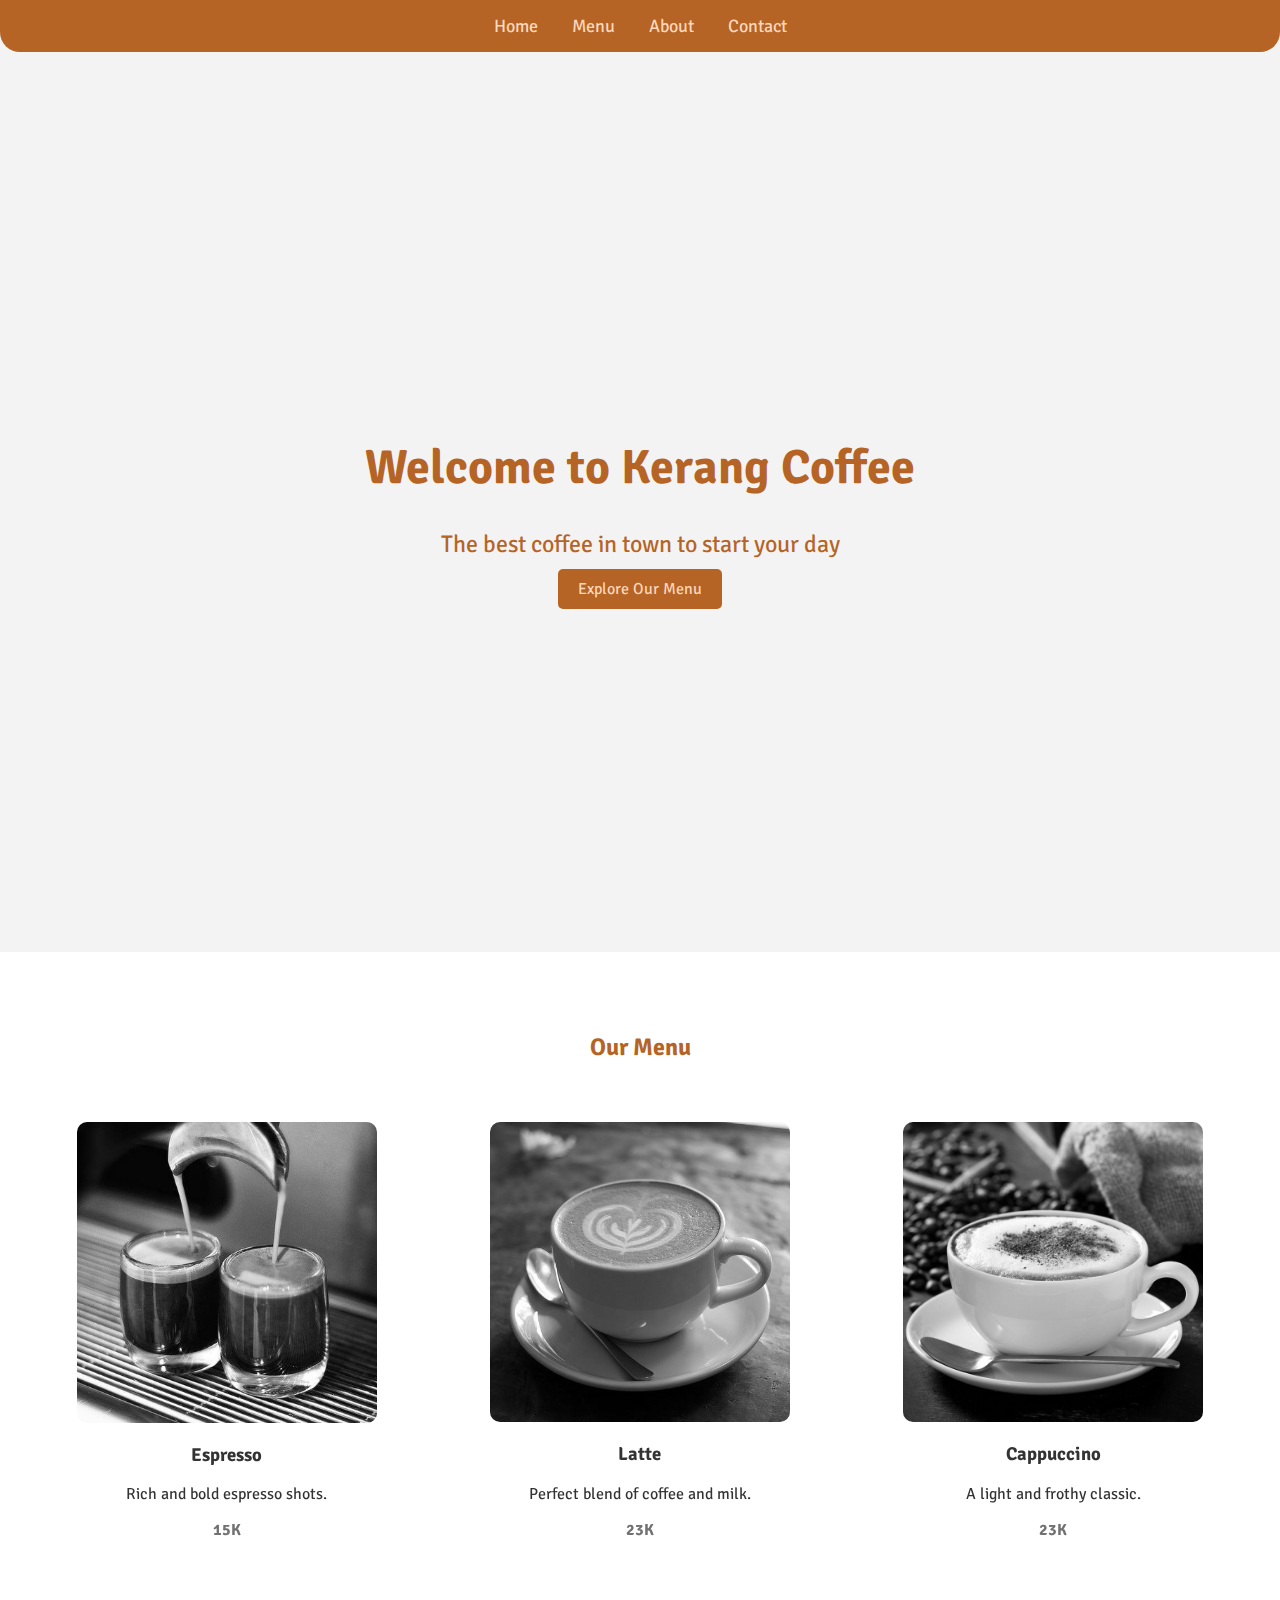
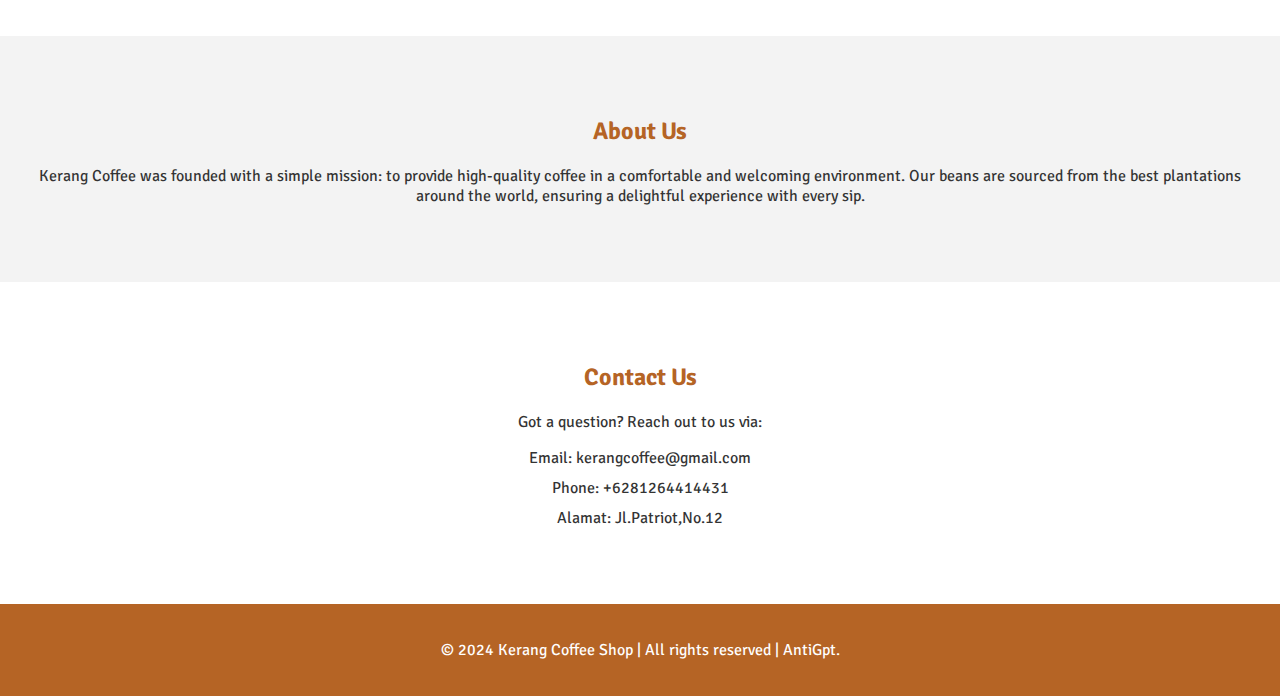
==== WPK/index.html @ 38df8c73 "Add files via upload" ====
<!DOCTYPE html>
<html lang="en">
<head>
    <meta charset="UTF-8">
    <meta name="viewport" content="width=device-width, initial-scale=1.0">
    <title>Kerang Coffee Shop</title>
    <link rel="preconnect" href="https://fonts.googleapis.com">
    <link rel="preconnect" href="https://fonts.gstatic.com" crossorigin>
    <link href="https://fonts.googleapis.com/css2?family=Delius&family=Signika+Negative:wght@300..700&display=swap" rel="stylesheet">
    <link rel="stylesheet" href="styles.css">
</head>
<body>
    <!-- Navbar -->
    <header class="navbar">
        <nav>
            <a href="#home">Home</a>
            <a href="#menu">Menu</a>
            <a href="#about">About</a>
            <a href="#contact">Contact</a>
        </nav>
    </header>

    <!-- Hero Section -->
    <section id="home" class="hero">
        <div class="hero-text">
            <h1>Welcome to Kerang Coffee</h1>
            <p class="sp">The best coffee in town to start your day</p>
            <a href="#menu" class="btn">Explore Our Menu</a>
        </div>
    </section>

    <!-- Menu Section -->
    <section id="menu" class="menu">
        <h2>Our Menu</h2>
        <div class="menu-items">
            <div class="menu-item">
                <img src="espresso.jpg" alt="Espresso">
                <h3>Espresso</h3>
                <p>Rich and bold espresso shots.</p>
                <p class="price">15K</p>
            </div>
            <div class="menu-item">
                <img src="latte.jpg" alt="Latte">
                <h3>Latte</h3>
                <p>Perfect blend of coffee and milk.</p>
                <p class="price">23K</p>
            </div>
            <div class="menu-item">
                <img src="capucino.jpg" alt="Cappuccino">
                <h3>Cappuccino</h3>
                <p>A light and frothy classic.</p>
                <p class="price">23K</p>
            </div>
        </div>
    </section>

    <!-- About Section -->
    <section id="about" class="about">
        <h2>About Us</h2>
        <p>Kerang Coffee was founded with a simple mission: to provide high-quality coffee in a comfortable and welcoming environment. Our beans are sourced from the best plantations around the world, ensuring a delightful experience with every sip.</p>
    </section>

    <!-- Contact Section -->
    <section id="contact" class="contact">
        <h2>Contact Us</h2>
        <p>Got a question? Reach out to us via:</p>
        <ul>
            <li>Email: kerangcoffee@gmail.com</li>
            <li>Phone:  +6281264414431</li>
            <li>Alamat: Jl.Patriot,No.12</li>
        </ul>
    </section>

    <!-- Footer -->
    <footer class="footer">
        <p>&copy; 2024 Kerang Coffee Shop | All rights reserved | AntiGpt.</p>
    </footer>

    <script src="script.js"></script>
</body>
</html>
---- WPK/styles.css ----
/* General Styles */
html{
    scroll-behavior: smooth;
}
body {
    margin: 0;
    padding: 0;
    font-family: 'Signika Negative', sans-serif;
    background-color: #f3f3f3;
    color: #333;
}
.sp{
    color: #b56425;
}
 h1,h2{
    color: #b56425;
}

/* Navbar */
.navbar {
    background-color: #b56425;
    padding: 15px;
    text-align: center;
    border-radius: 0px 0px 20px 20px;
}

.navbar nav a {
    margin: 0 15px;
    color: hsl(25, 100%, 87%);
    text-decoration: none;
    font-size: 18px;
}

.navbar nav a:hover {
    color: #f3f3f3;
    border-bottom: 2px solid white;
}

/* Hero Section */
.hero {
    background-image: url('coffee-concept-with-beans-falling-out-bag-space.jpg');
    background-size: cover;
    background-position: center;
    height: 100vh;
    display: flex;
    justify-content: center;
    align-items: center;
}

.hero-text {
    text-align: center;
    color: white;
}

.hero-text h1 {
    font-size: 3rem;
}

.hero-text p {
    font-size: 1.5rem;
    margin: 20px 0;
}

.btn {
    padding: 10px 20px;
    background-color: #b56425;
    color: hsl(25, 100%, 87%);
    text-decoration: none;
    border-radius: 5px;
}

.btn:hover {
    background-color: #d97a3a;
}

/* Menu Section */
.menu {
    padding: 60px 20px;
    text-align: center;
    background-color: #fff;
}

.menu h2 {
    margin-bottom: 40px;
}

.menu-items {
    display: flex;
    justify-content: space-around;
    flex-wrap: wrap;
}

.menu-item {
    max-width: 300px;
    margin: 20px;
    text-align: center;
    filter: grayscale();
}
.menu-item:hover{
    filter: none;
    transition-duration: 0.5s;
    box-shadow: 5px 5px 5px 5px hsl(0, 0%, 44%);
    border-radius: 10px;
}

.menu-item img {
    width: 100%;
    border-radius: 10px;
}

.menu-item h3 {
    margin-top: 15px;
}

.menu-item .price {
    color: #b56425;
    font-weight: bold;
}

/* About Section */
.about {
    padding: 60px 20px;
    background-color: #f3f3f3;
    text-align: center;
}

/* Contact Section */
.contact {
    padding: 60px 20px;
    text-align: center;
    background-color: #fff;
}

.contact ul {
    list-style: none;
    padding: 0;
}

.contact li {
    margin: 10px 0;
}

/* Footer */
.footer {
    background-color: #b56425;
    padding: 20px;
    text-align: center;
    color: white;
}
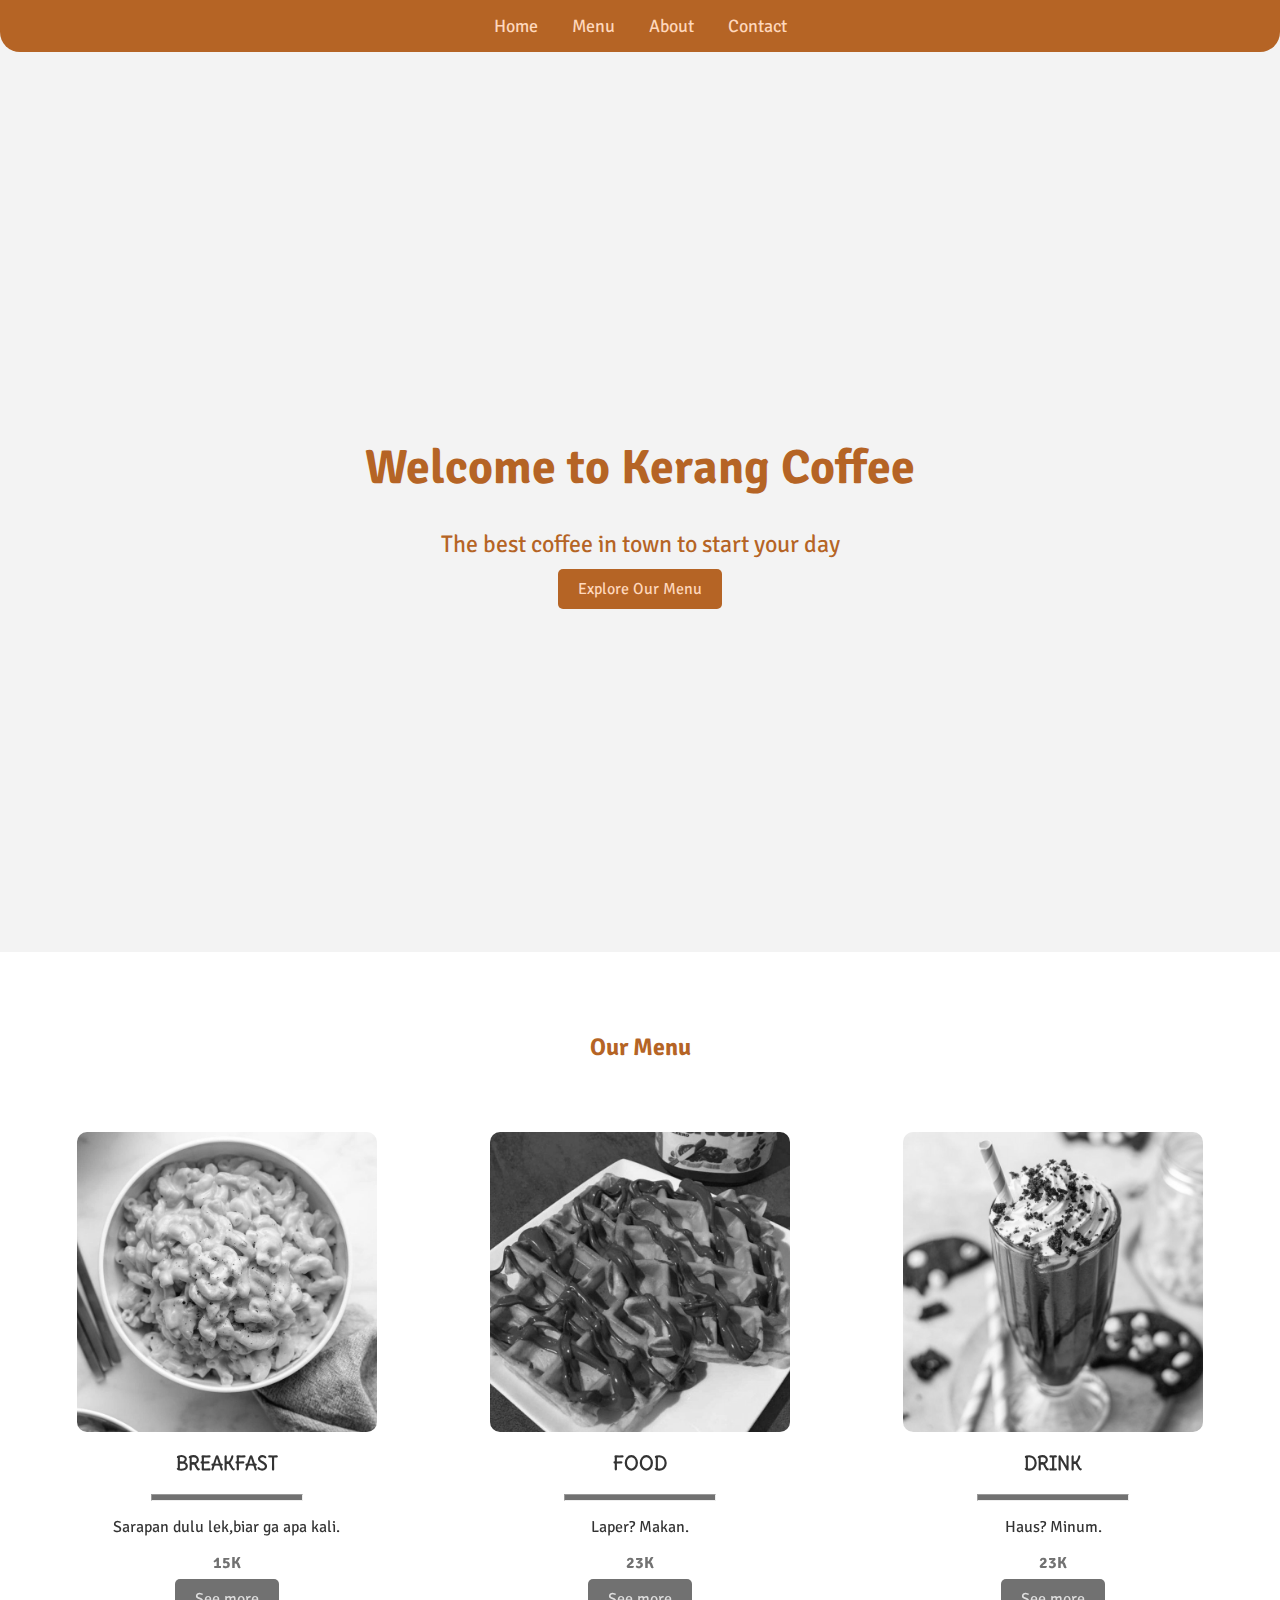
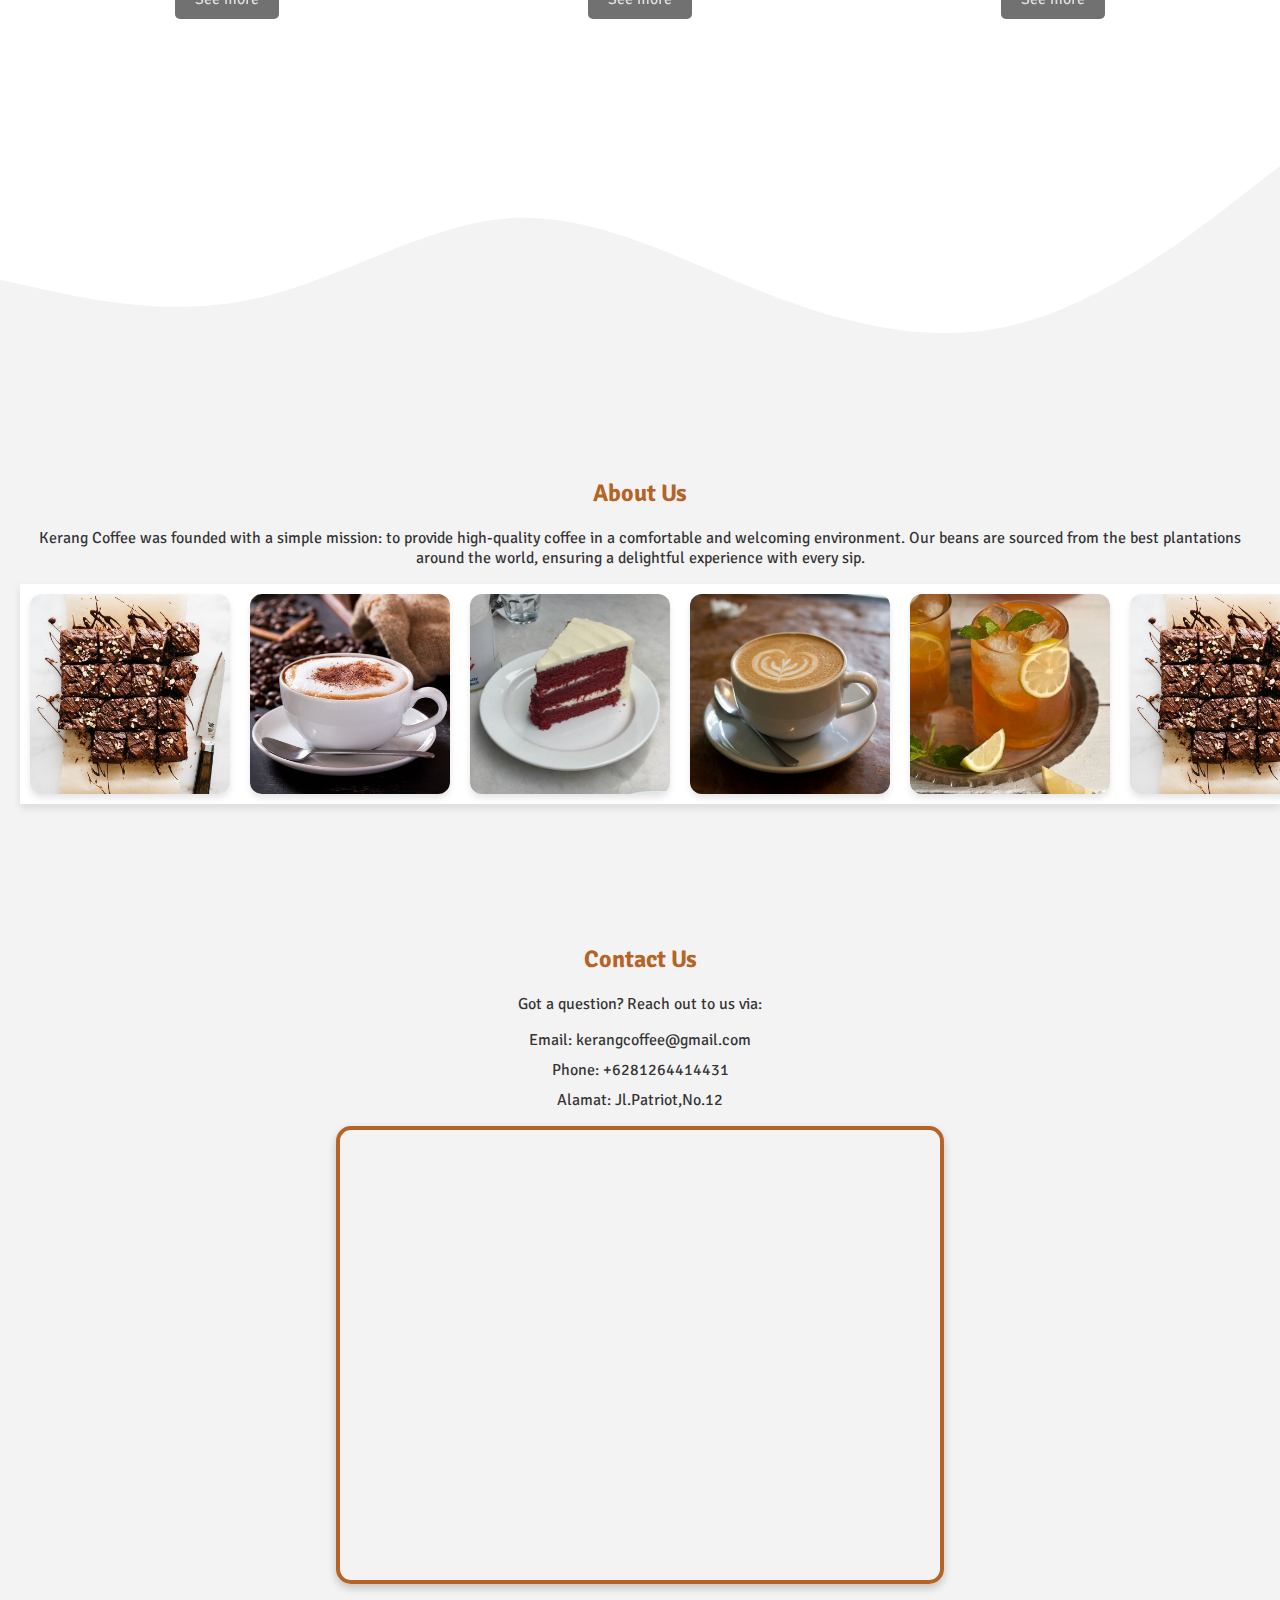
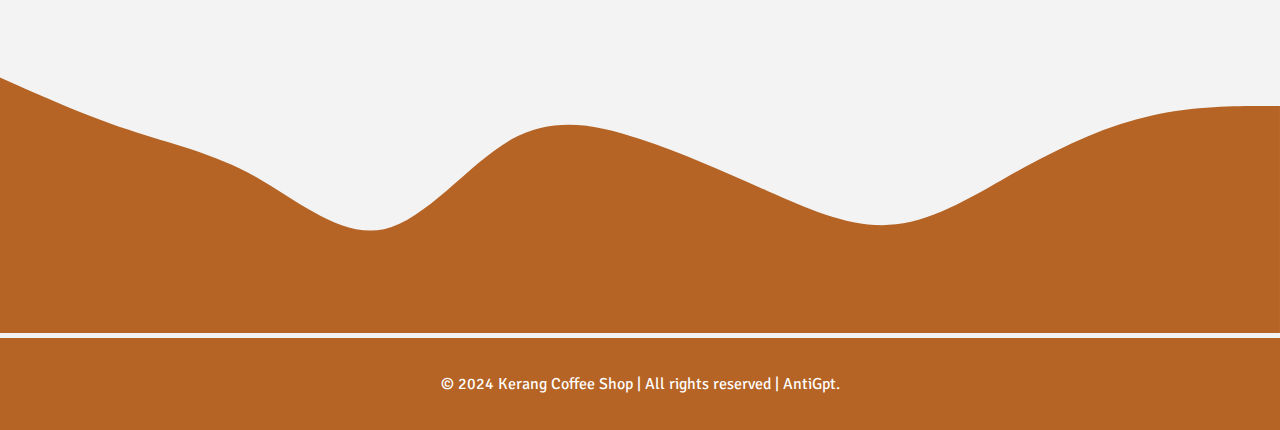
==== commit ba0c639c: "Add files via upload" ====
--- a/WPK/index.html
+++ b/WPK/index.html
@@ -8,13 +8,16 @@
     <link rel="preconnect" href="https://fonts.gstatic.com" crossorigin>
     <link href="https://fonts.googleapis.com/css2?family=Delius&family=Signika+Negative:wght@300..700&display=swap" rel="stylesheet">
     <link rel="stylesheet" href="styles.css">
+    <link rel="preconnect" href="https://fonts.googleapis.com">
+<link rel="preconnect" href="https://fonts.gstatic.com" crossorigin>
+<link href="https://fonts.googleapis.com/css2?family=Delius&family=DynaPuff:wght@400..700&family=Imperial+Script&family=Jersey+10&family=Matemasie&family=Signika+Negative:wght@300..700&display=swap" rel="stylesheet">
 </head>
 <body>
     <!-- Navbar -->
     <header class="navbar">
         <nav>
             <a href="#home">Home</a>
-            <a href="#menu">Menu</a>
+            <a href="menu.html">Menu</a>
             <a href="#about">About</a>
             <a href="#contact">Contact</a>
         </nav>
@@ -29,35 +32,65 @@
         </div>
     </section>
 
+
     <!-- Menu Section -->
+
     <section id="menu" class="menu">
         <h2>Our Menu</h2>
         <div class="menu-items">
-            <div class="menu-item">
-                <img src="espresso.jpg" alt="Espresso">
-                <h3>Espresso</h3>
-                <p>Rich and bold espresso shots.</p>
-                <p class="price">15K</p>
-            </div>
-            <div class="menu-item">
-                <img src="latte.jpg" alt="Latte">
-                <h3>Latte</h3>
-                <p>Perfect blend of coffee and milk.</p>
-                <p class="price">23K</p>
-            </div>
-            <div class="menu-item">
-                <img src="capucino.jpg" alt="Cappuccino">
-                <h3>Cappuccino</h3>
-                <p>A light and frothy classic.</p>
-                <p class="price">23K</p>
-            </div>
+                <div class="menu-item">
+                    <img src="Mac and cheese.jpg" alt="Espresso">
+                    <h3>BREAKFAST</h3>
+                    <hr>
+                    <p>Sarapan dulu lek,biar ga apa kali.</p>
+                    <p class="price">15K</p>
+                        <a href="menu.html#BreakFast" class="btn">See more</a>
+                </div>
+                <div class="menu-item">
+                    <img src="waffle.jpg" alt="Latte">
+                    <h3>FOOD</h3>
+                    <hr>
+                    <p>Laper? Makan.</p>
+                    <p class="price">23K</p>
+                        <a href="menu.html#food" class="btn">See more</a>
+                </div>
+                <div class="menu-item">
+                    <img src="Red Velvet.jpg" alt="Cappuccino">
+                    <h3>DRINK</h3>
+                    <hr>
+                    <p>Haus? Minum.</p>
+                    <p class="price">23K</p>
+                        <a href="menu.html#drink" class="btn">See more</a>
+                </div>
         </div>
+
     </section>
-
+    <svg xmlns="http://www.w3.org/2000/svg" viewBox="0 0 1440 320"><path fill="#ffffff" fill-opacity="1" d="M0,192L48,202.7C96,213,192,235,288,213.3C384,192,480,128,576,122.7C672,117,768,171,864,208C960,245,1056,267,1152,240C1248,213,1344,139,1392,101.3L1440,64L1440,0L1392,0C1344,0,1248,0,1152,0C1056,0,960,0,864,0C768,0,672,0,576,0C480,0,384,0,288,0C192,0,96,0,48,0L0,0Z"></path></svg>
     <!-- About Section -->
     <section id="about" class="about">
         <h2>About Us</h2>
         <p>Kerang Coffee was founded with a simple mission: to provide high-quality coffee in a comfortable and welcoming environment. Our beans are sourced from the best plantations around the world, ensuring a delightful experience with every sip.</p>
+        <div class="marquee-container">
+            <div class="marquee-images">
+                <img src="Brownies.jpg" alt="Image 1">
+                <img src="capucino.jpg" alt="Image 2">
+                <img src="Red cake.jpg" alt="Image 3">
+                <img src="latte.jpg" alt="Image 4">
+                <img src="lemon tea.jpg" alt="Image 5">
+
+                <img src="Brownies.jpg" alt="Image 1">
+                <img src="capucino.jpg" alt="Image 2">
+                <img src="Red cake.jpg" alt="Image 3">
+                <img src="latte.jpg" alt="Image 4">
+                <img src="lemon tea.jpg" alt="Image 5">
+
+                <img src="Brownies.jpg" alt="Image 1">
+                <img src="capucino.jpg" alt="Image 2">
+                <img src="Red cake.jpg" alt="Image 3">
+                <img src="latte.jpg" alt="Image 4">
+                <img src="lemon tea.jpg" alt="Image 5">
+            </div>
+        </div>
     </section>
 
     <!-- Contact Section -->
@@ -69,10 +102,22 @@
             <li>Phone:  +6281264414431</li>
             <li>Alamat: Jl.Patriot,No.12</li>
         </ul>
+
+        <div class="map-container">
+
+            <iframe src="https://www.google.com/maps/embed?pb=!1m18!1m12!1m3!1d3981.991598746948!2d98.61880487349006!3d3.589401450291714!2m3!1f0!2f0!3f0!3m2!1i1024!2i768!4f13.1!3m3!1m2!1s0x30312e4f46b5ab19%3A0x447dc6ab3d465c1e!2sVocational%20School%20District%209%20Medan!5e0!3m2!1sen!2sid!4v1730535905717!5m2!1sen!2sid" 
+                allowfullscreen="" loading="lazy" referrerpolicy="no-referrer-when-downgrade">
+            </iframe>
+        </div>
+
     </section>
 
+    <svg class="wave" xmlns="http://www.w3.org/2000/svg" viewBox="0 0 1440 320">
+        <path fill="#b56425" fill-opacity="1" d="M0,32L24,42.7C48,53,96,75,144,90.7C192,107,240,117,288,144C336,171,384,213,432,202.7C480,192,528,128,576,101.3C624,75,672,85,720,101.3C768,117,816,139,864,160C912,181,960,203,1008,197.3C1056,192,1104,160,1152,133.3C1200,107,1248,85,1296,74.7C1344,64,1392,64,1416,64L1440,64L1440,320L1416,320C1392,320,1344,320,1296,320C1248,320,1200,320,1152,320C1104,320,1056,320,1008,320C960,320,912,320,864,320C816,320,768,320,720,320C672,320,624,320,576,320C528,320,480,320,432,320C384,320,336,320,288,320C240,320,192,320,144,320C96,320,48,320,24,320L0,320Z"></path>
+    </svg>
     <!-- Footer -->
     <footer class="footer">
+
         <p>&copy; 2024 Kerang Coffee Shop | All rights reserved | AntiGpt.</p>
     </footer>
 
--- a/WPK/styles.css
+++ b/WPK/styles.css
@@ -8,6 +8,7 @@
     font-family: 'Signika Negative', sans-serif;
     background-color: #f3f3f3;
     color: #333;
+
 }
 .sp{
     color: #b56425;
@@ -34,6 +35,7 @@
 .navbar nav a:hover {
     color: #f3f3f3;
     border-bottom: 2px solid white;
+    transition-duration: 0.2s;
 }
 
 /* Hero Section */
@@ -81,7 +83,7 @@
 }
 
 .menu h2 {
-    margin-bottom: 40px;
+    margin-bottom: 50px;
 }
 
 .menu-items {
@@ -92,6 +94,7 @@
 
 .menu-item {
     max-width: 300px;
+    padding-bottom: 20px;
     margin: 20px;
     text-align: center;
     filter: grayscale();
@@ -110,6 +113,7 @@
 
 .menu-item h3 {
     margin-top: 15px;
+    font-family: "Delius";
 }
 
 .menu-item .price {
@@ -128,7 +132,7 @@
 .contact {
     padding: 60px 20px;
     text-align: center;
-    background-color: #fff;
+    background-color: #f3f3f3;
 }
 
 .contact ul {
@@ -147,3 +151,63 @@
     text-align: center;
     color: white;
 }
+
+.btn-see{
+    margin-top: 15px;
+}
+hr{
+    width: 150px;
+    height: 5px;
+    background-color: #b56425;
+}
+
+        .marquee-container {
+            width: 100%;
+            overflow: hidden;
+            position: relative;
+            background-color: #ffffff; 
+            box-shadow: 0 4px 8px rgba(0, 0, 0, 0.1); 
+            padding: 10px;
+        }
+
+
+        .marquee-images {
+            display: flex;
+            animation: scroll 20s linear infinite;
+        }
+
+        .marquee-images img {
+            width: 200px; 
+            height: auto;
+            margin-right: 20px; 
+            border-radius: 12px; 
+            box-shadow: 0 4px 6px rgba(0, 0, 0, 0.1); 
+            transition: transform 0.3s ease; 
+        }
+
+        .marquee-images img:hover {
+            transform: scale(1.1); 
+        }
+
+        @keyframes scroll {
+            0% {
+                transform: translateX(0);
+            }
+            100% {
+                transform: translateX(-50%);
+        }
+    }
+
+        .map-container {
+            text-align: center; 
+        }
+
+        iframe {
+            width: 600px;
+            height: 450px; 
+            border: 4px solid #b56425;
+            border-radius: 15px; 
+            box-shadow: 0 4px 8px rgba(0, 0, 0, 0.2);
+            transition: transform 0.3s ease-in-out; 
+        }
+
